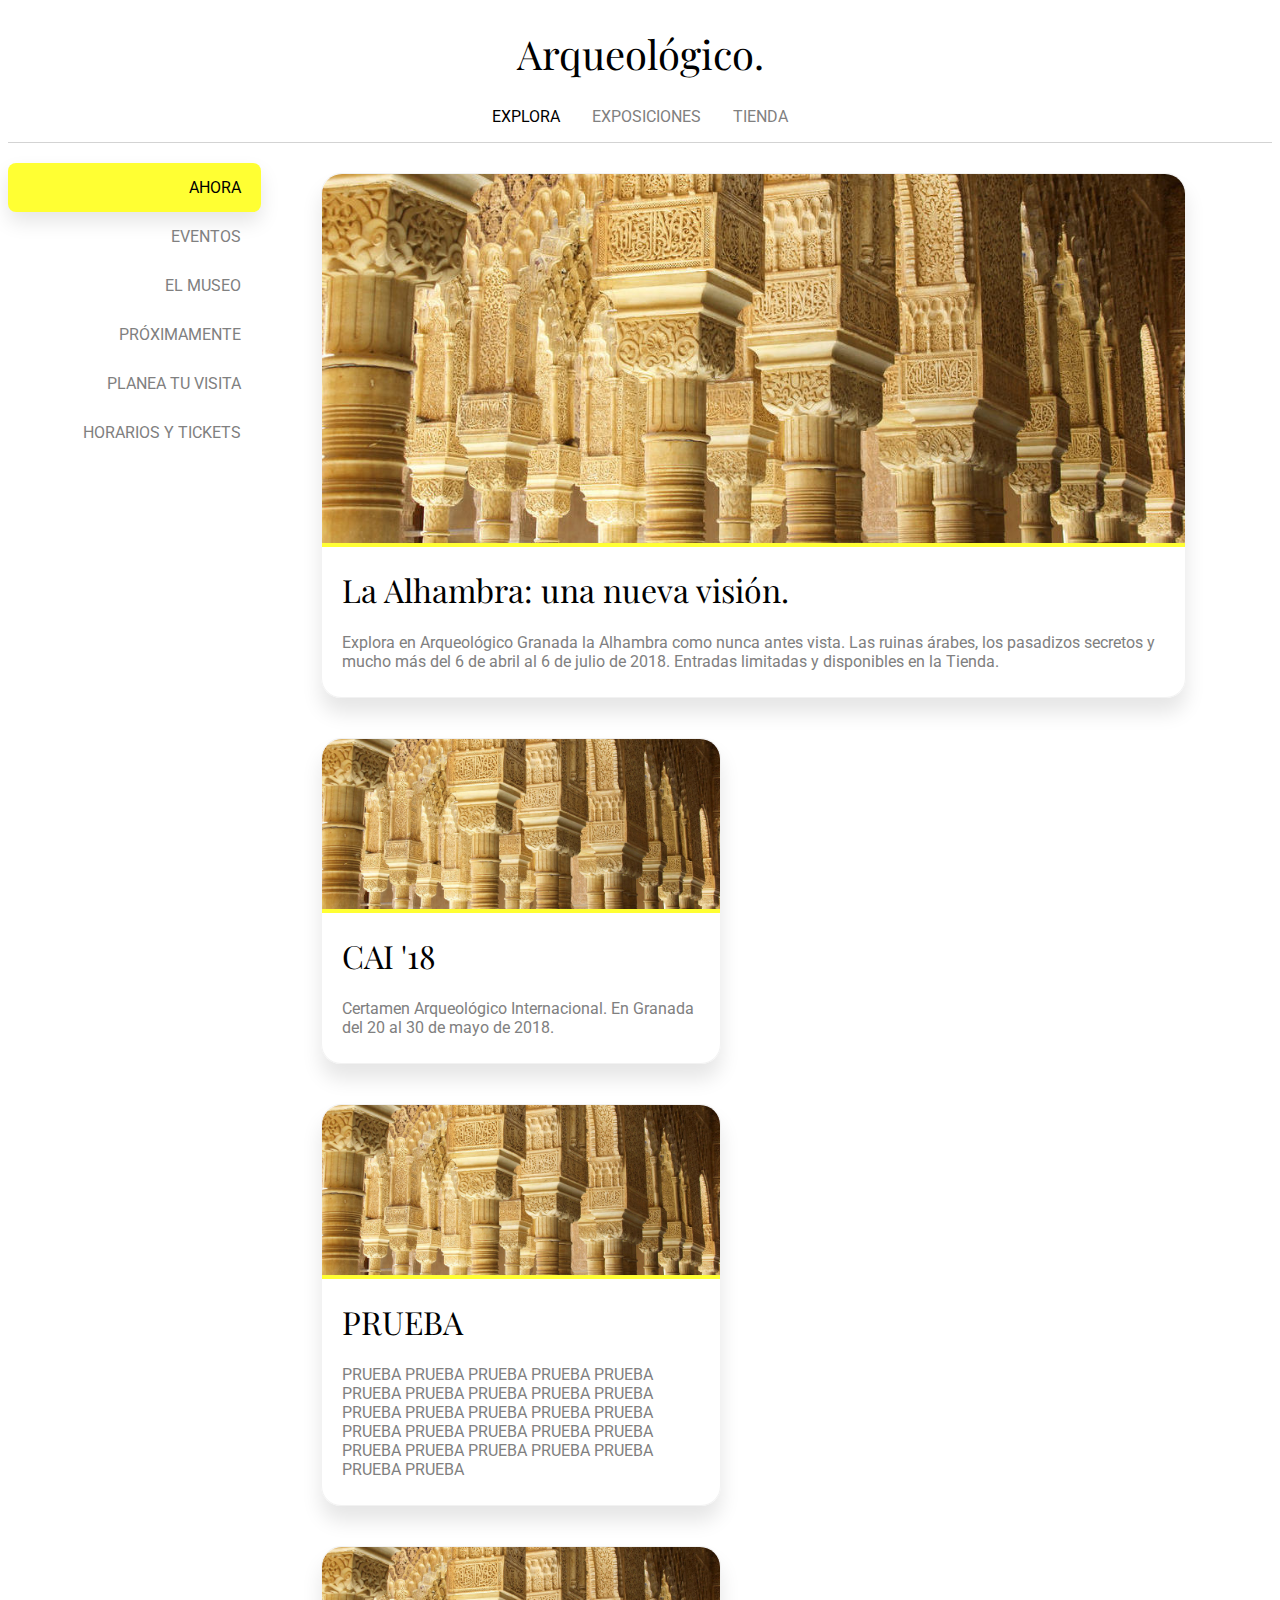
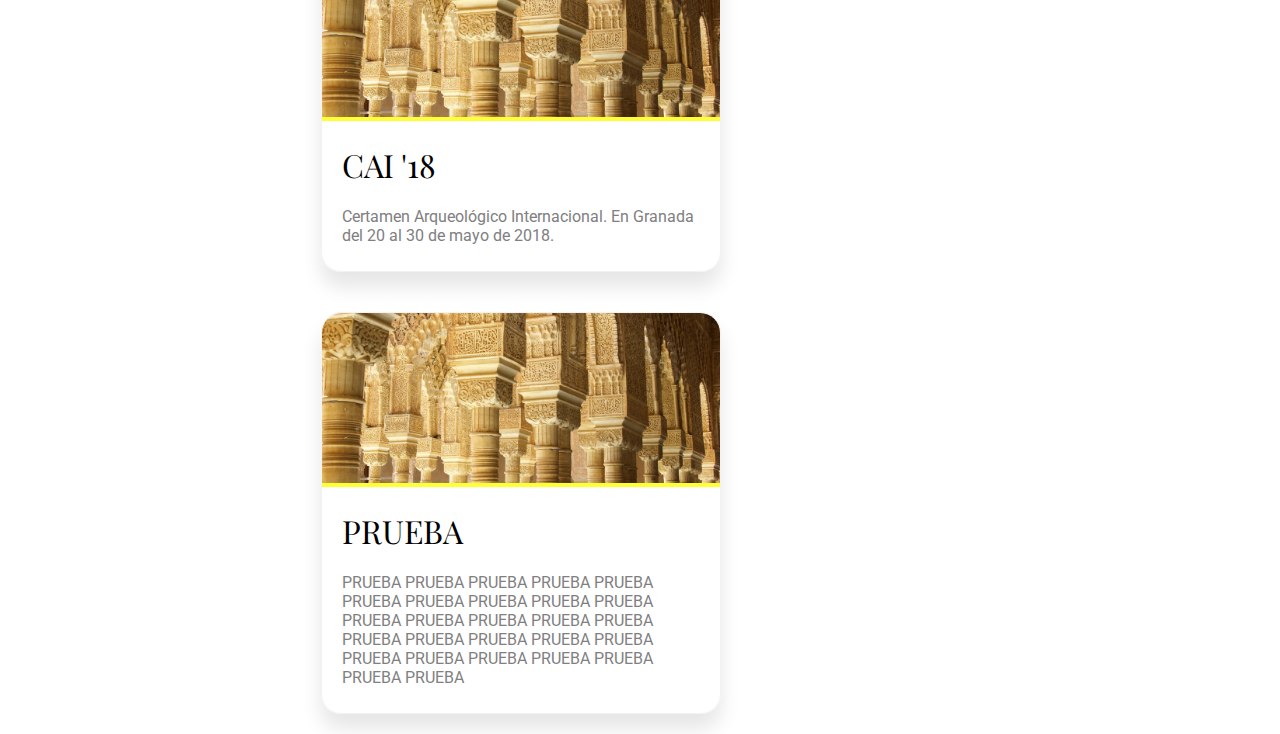
==== Practica 1/Codigo/index.html @ 968d834b "Normalizing names" ====
<!--
David Vargas Carrillo
Arturo Cortés Sánchez
Sistemas de Información Basados en Web
Curso 2017 - 2018

Práctica 1
-->

<!DOCTYPE html>
<html lang="es">
<head>
    <!-- Etiquetas meta requeridas -->
    <meta charset="utf-8">
    <meta name="viewport" content="width=device-width, initial-scale=1, shrink-to-fit=no">
    
    <!-- Estilos -->
    <link rel="stylesheet" type="text/css" media="screen" href="./css/main.css">
    
    <!-- Tipografias -->
    <link href="https://fonts.googleapis.com/css?family=Playfair+Display|Roboto" rel="stylesheet">

    <title>Museo Arqueológico | Granada</title>
</head>
<body>
    <header>
        <h1 class="brand-name"><a href="#">Arqueológico.</a></h1>
        <nav class="navbar">
            <ul>
                <li><a href="#" class="active">EXPLORA</a></li>
                <li><a href="#">EXPOSICIONES</a></li>
                <li><a href="#">TIENDA</a></li>
            </ul>
        </nav>
        <div id="nav-strip"/>
    </header>

    <div class="sidebar">
        <ul>
            <li><a href="#" class="active">AHORA</a></li>
            <li><a href="#">EVENTOS</a></li>
            <li><a href="#">EL MUSEO</a></li>
            <li><a href="#">PRÓXIMAMENTE</a></li>
            <li><a href="#">PLANEA TU VISITA</a></li>
            <li><a href="#">HORARIOS Y TICKETS</a></li>
        </ul>
    </div>
    <div class="main">
        <div class="box" id="centralbox">
            <a href="#"><img src="./img/alhambra.jpg" style="margin-left: auto; margin-right:auto;"></a>
            <div id="img-strip">
                <h1><a href="#">La Alhambra: una nueva visión.</a></h1>
                <p>
                    Explora en Arqueológico Granada la Alhambra como nunca antes vista. Las ruinas árabes, los
                    pasadizos secretos y mucho más del 6 de abril al 6 de julio de 2018. Entradas limitadas y disponibles
                    en la Tienda.
                </p>
            </div>
        </div>
        <div class="box secondary" id="secondarybox">
            <a href="#"><img src="./img/alhambra.jpg" style="margin-left: auto; margin-right:auto;"></a>
            <div id="img-strip">
                <h1><a href="#">CAI '18</a></h1>
                <p>
                    Certamen Arqueológico Internacional. En Granada del 20 al 30 de mayo de 2018.
                </p>
            </div>
        </div>
        <div class="box secondary" id="secondarybox">
            <a href="#"><img src="./img/alhambra.jpg" style="margin-left: auto; margin-right:auto;"></a>
            <div id="img-strip">
                <h1><a href="#">PRUEBA</a></h1>
                <p>
                    PRUEBA PRUEBA PRUEBA PRUEBA PRUEBA PRUEBA PRUEBA PRUEBA PRUEBA PRUEBA PRUEBA PRUEBA PRUEBA PRUEBA PRUEBA PRUEBA PRUEBA PRUEBA PRUEBA PRUEBA PRUEBA PRUEBA PRUEBA PRUEBA PRUEBA PRUEBA PRUEBA 
                </p>
            </div>
        </div>
        <div class="box secondary">
            <a href="#"><img src="./img/alhambra.jpg" style="margin-left: auto; margin-right:auto;"></a>
            <div id="img-strip">
                <h1><a href="#">CAI '18</a></h1>
                <p>
                    Certamen Arqueológico Internacional. En Granada del 20 al 30 de mayo de 2018.
                </p>
            </div>
        </div>
        <div class="box secondary">
            <a href="#"><img src="./img/alhambra.jpg" style="margin-left: auto; margin-right:auto;"></a>
            <div id="img-strip">
                <h1><a href="#">PRUEBA</a></h1>
                <p>
                    PRUEBA PRUEBA PRUEBA PRUEBA PRUEBA PRUEBA PRUEBA PRUEBA PRUEBA PRUEBA PRUEBA PRUEBA PRUEBA PRUEBA PRUEBA PRUEBA PRUEBA PRUEBA PRUEBA PRUEBA PRUEBA PRUEBA PRUEBA PRUEBA PRUEBA PRUEBA PRUEBA 
                </p>
            </div>
        </div>
    </div>
    
    <footer>
        <div>

        </div>
    </footer>
</body>
</html>
---- Practica 1/Codigo/css/main.css ----
/* 
David Vargas Carrillo
Arturo Cortés Sánchez
Sistemas de Información Basados en Web
Curso 2017 - 2018

Práctica 1
*/

* {
    text-decoration: none;
}

/* HEADER */
.brand-name {
    text-align: center;
    font-family: 'Playfair Display', serif;
    font-size: 250%;
    font-weight: lighter;
}

.brand-name a {
    color: black;
}

.navbar ul {
    margin-top: 10px;
    padding: 0;
    width: auto;
    display: table;
    margin-left: auto;
    margin-right: auto;
}

.navbar ul li {
    float: left;
    list-style: none;
    margin-right: 1rem;
    margin-left: 1rem;
}

.navbar a {
    font-family: 'Roboto', sans-serif;
    color: grey;
}

.navbar .active {
    color: black;
}

.navbar a:hover {
    color: black;
}

#nav-strip {
    height: 0px;
    padding-bottom: 20px;
    border-top: solid 1px lightgray;
}

/* CUERPO CENTRAL */
/* Barra lateral */
.sidebar {
    float: left;
    margin-right: 50px;
    width: 20%;
    height: 100%;
}

.sidebar ul {
    list-style-type: none;
    margin: 0;
    padding: 0;
    width: 100%;
}

.sidebar li a {
    display: block;
    color: gray;
    padding: 15px 20px 15px 16px;
    font-family: 'Roboto', sans-serif;
    text-align: right;
    /* border-bottom: 1px solid lightgray; */
}

.sidebar li a:hover {
    /* background-color:#ffff33; */
    color: black;
    border-radius: 8px;
    /* box-shadow: 0px 10px 10px #e6e6e6; */
}

.sidebar .active {
    color: black;
    background-color:#ffff33;
    border-radius: 8px;
    box-shadow: 0px 10px 20px #e6e6e6;
}

/* Parte central */
.main {
    float: left;
    width: 70%;
}

.box {
    border: 1px solid #f2f2f2;
    border-radius: 20px;
    box-shadow: 0px 15px 20px #e6e6e6;
    margin: 10px;
    margin-bottom: 20px;
}

.box img {
    display: inline;
    width: 100%;
    border-top-left-radius: 20px;
    border-top-right-radius: 20px;
}

.box h1 {
    font-family: 'Playfair Display', serif;
    font-weight: normal;
    padding-left: 20px;
}

.box a {
    color: black;
}

.box a:hover {
    text-decoration: underline;
}

.box p {
    font-family: 'Roboto', sans-serif;
    padding-left: 20px;
    padding-right: 10px;
    padding-bottom: 10px;
    color: grey;
}

.secondary {
    display: inline-block;
    vertical-align: top;
    margin-right: 33px;
    margin-top: 20px;
    width: 45%;
}

#img-strip {
    margin-top: -5px;
    border-top: solid 5px #ffff33;
}
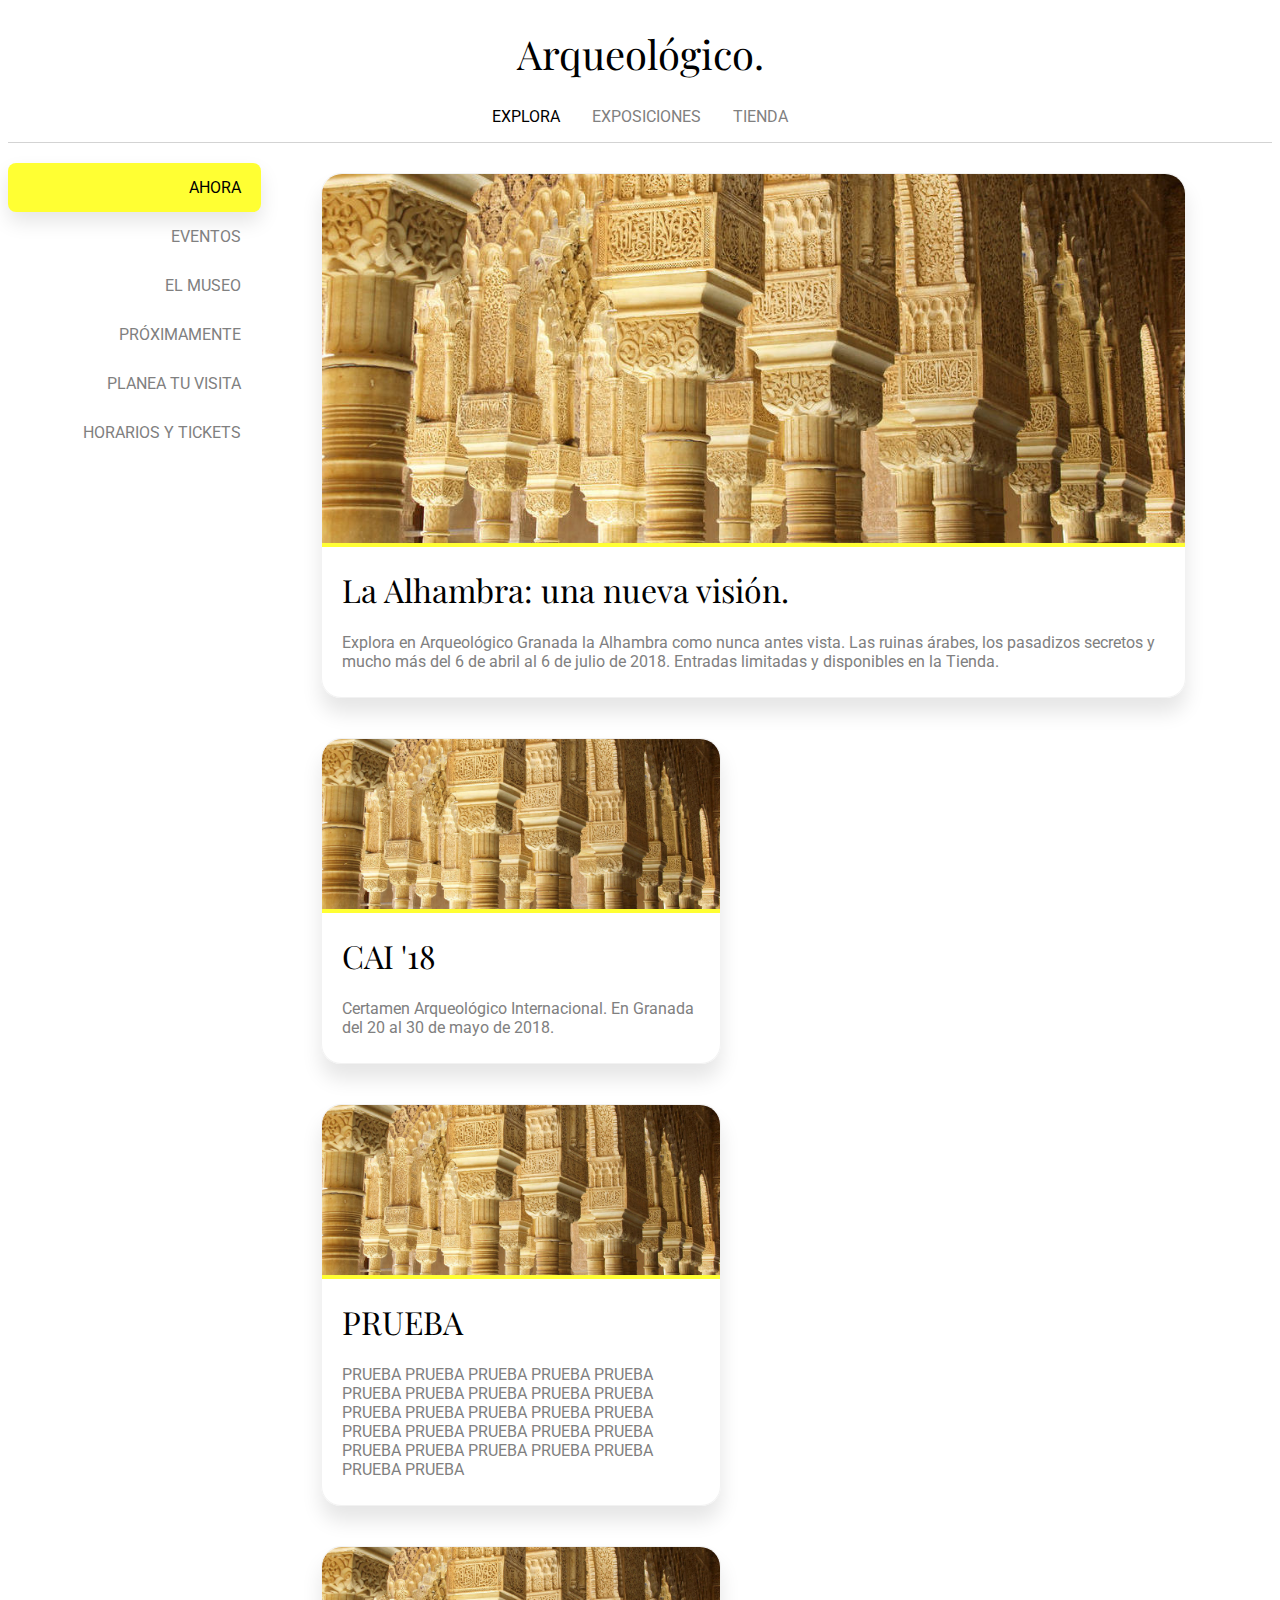
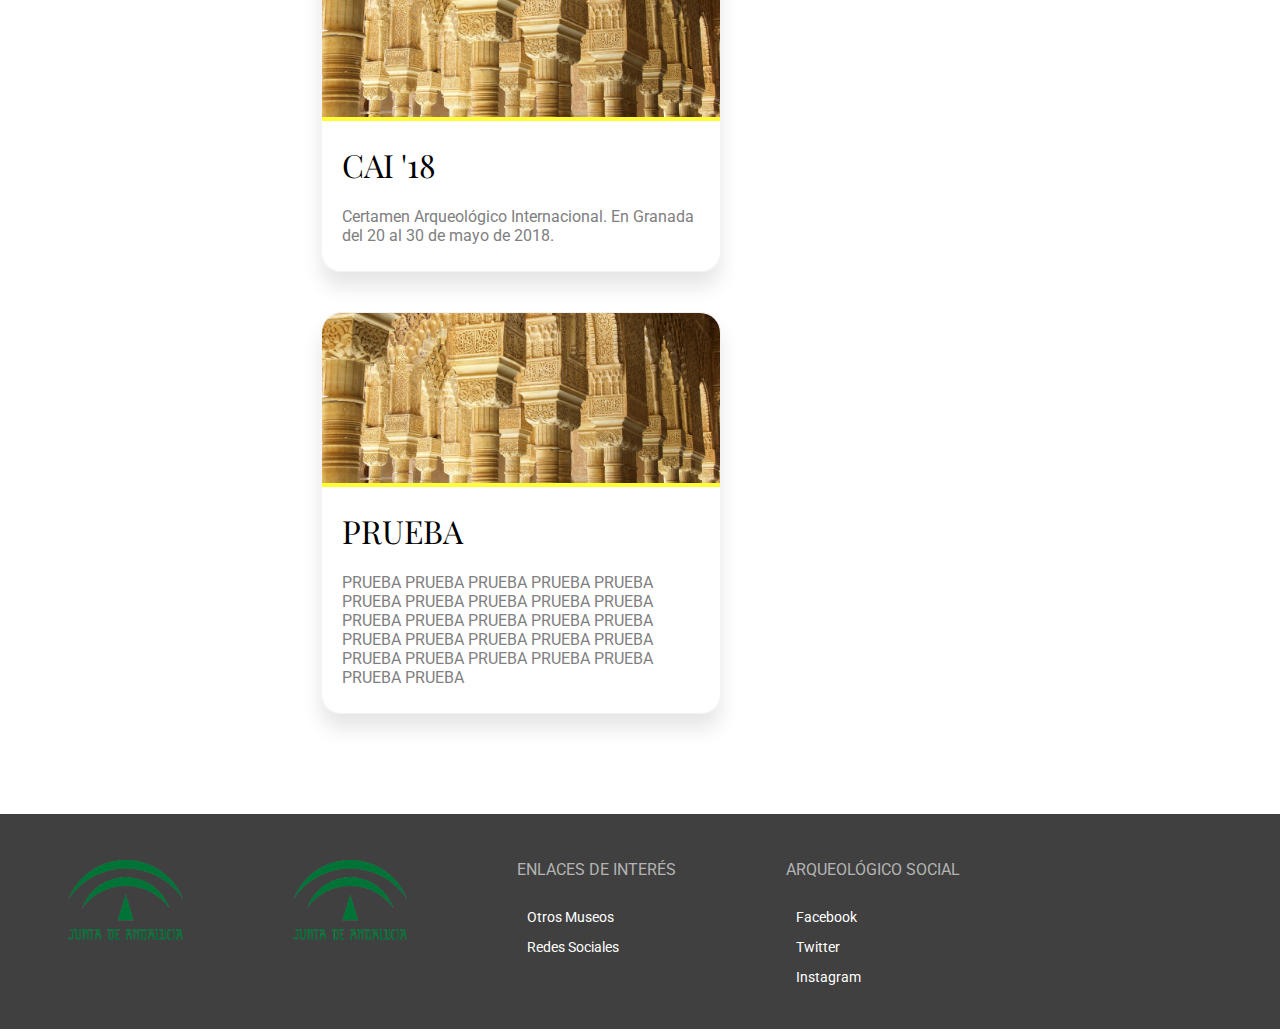
==== commit 8564b567: "Merge pull request #8 from dvcarrillo/dev-dvcarrillo" ====
--- a/Practica 1/Codigo/index.html
+++ b/Practica 1/Codigo/index.html
@@ -96,9 +96,21 @@
     </div>
     
     <footer>
-        <div>
-
-        </div>
+        <ul class="list-footer">
+            <li><img src="img/logos/junta1.gif" alt="logo Junta de Andalucia"></li>
+            <li><img src="img/logos/junta1.gif" alt="logo Junta de Andalucia"></li>
+            <li>
+                <h3>ENLACES DE INTERÉS</h3>
+                <p>Otros Museos</p>
+                <p>Redes Sociales</p>
+            </li>
+            <li>
+                <h3>ARQUEOLÓGICO SOCIAL</h3>
+                <p>Facebook</p>
+                <p>Twitter</p>
+                <p>Instagram</p>
+            </li>
+        </ul>
     </footer>
 </body>
 </html>--- a/Practica 1/Codigo/css/main.css
+++ b/Practica 1/Codigo/css/main.css
@@ -112,7 +112,6 @@
 }
 
 .box img {
-    display: inline;
     width: 100%;
     border-top-left-radius: 20px;
     border-top-right-radius: 20px;
@@ -152,3 +151,48 @@
     margin-top: -5px;
     border-top: solid 5px #ffff33;
 }
+
+/* Footer */
+footer {
+	margin: 80px -10px -10px -10px; 
+	background-color: #404040;
+	width: calc(100% + 18px);
+	display: inline-block;
+}
+
+.list-footer {
+    /* display: table; */
+    /* width: auto;
+    margin-left: auto;
+    margin-right: auto; */
+}
+
+.list-footer li {
+    float: left;
+    list-style: none;
+    padding: 30px;
+    padding-right: 80px;
+    /* margin-right: 1rem;
+    margin-left: 1rem; */
+}
+
+.list-footer p {
+    color: white;
+    font-family: 'Roboto', sans-serif;
+    font-size: 14px;
+    padding-left: 10px;
+}
+
+.list-footer h3 {
+    color: rgb(180, 180, 180);
+    font-family: 'Roboto', sans-serif;
+    font-weight: normal;
+    margin: 0;
+    margin-bottom: 30px;
+    font-size: 16px;
+}
+
+.list-footer img {
+    height: 80px;
+}
+
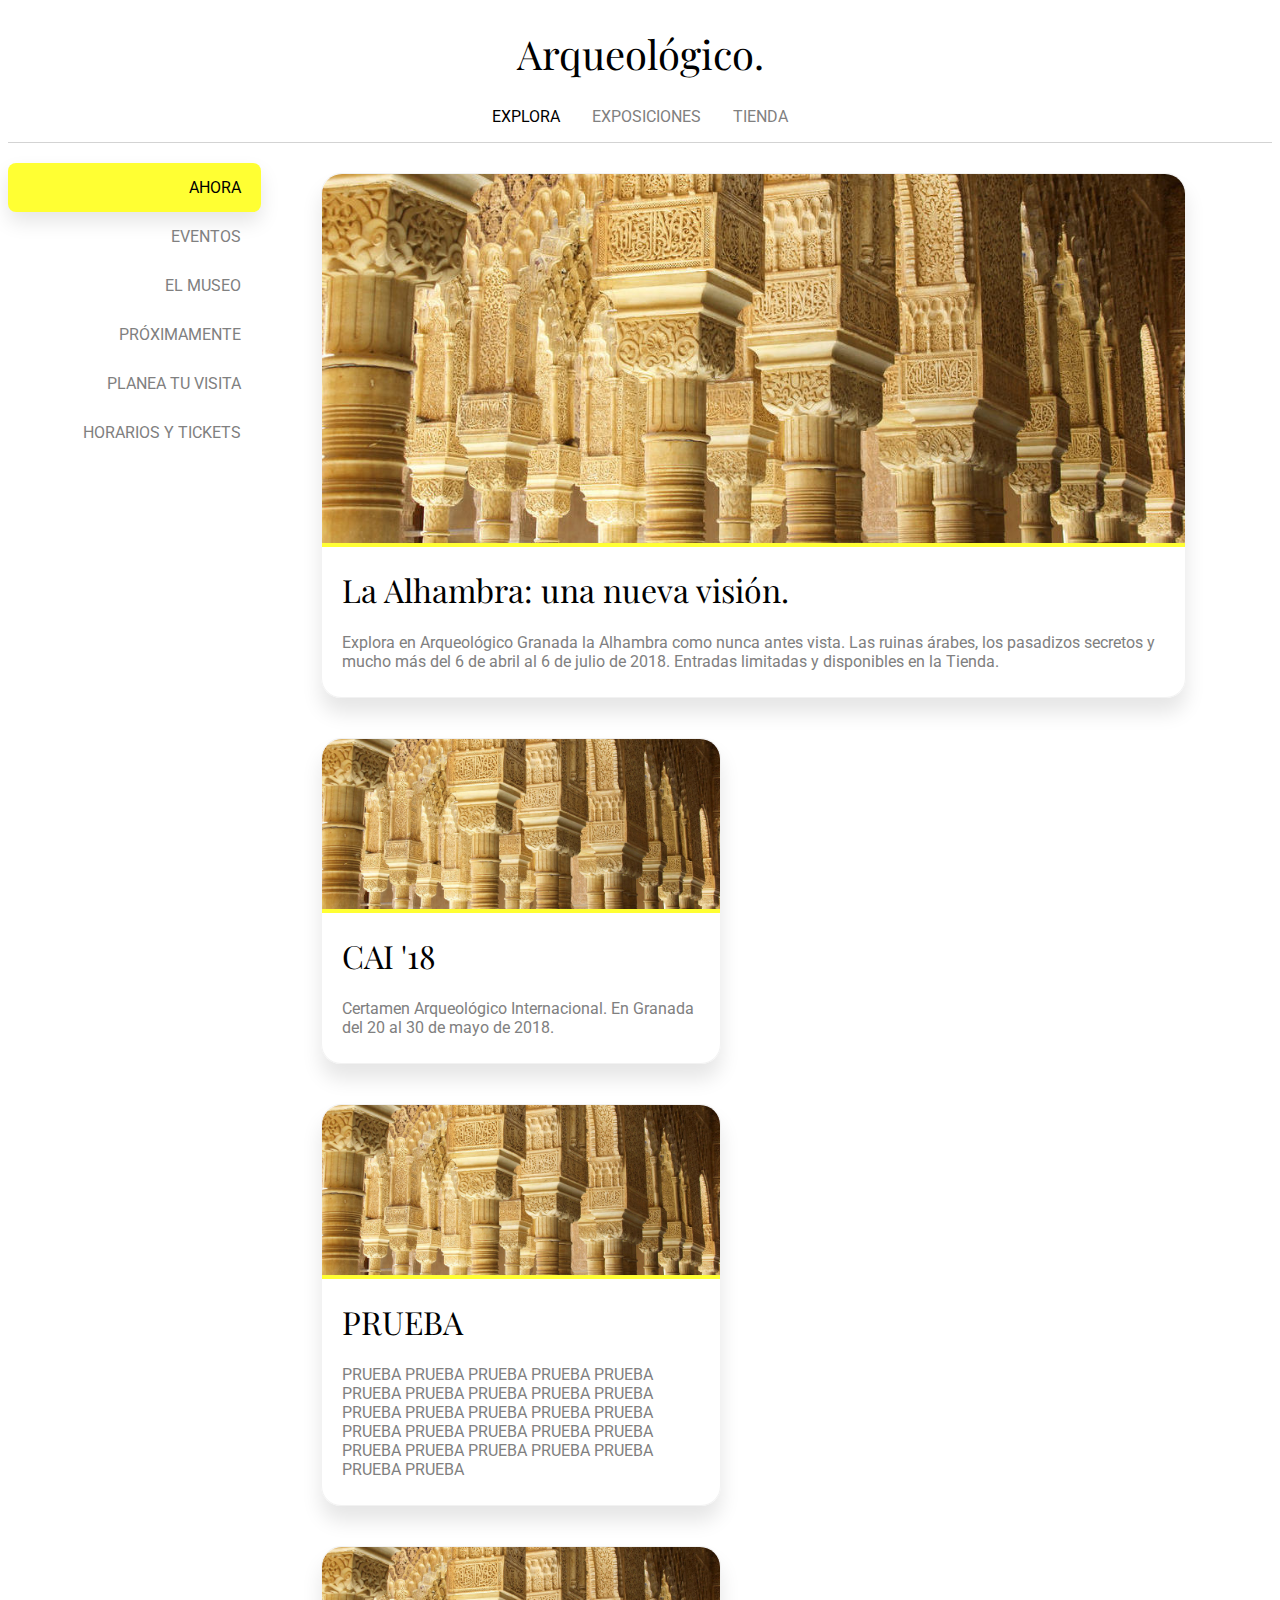
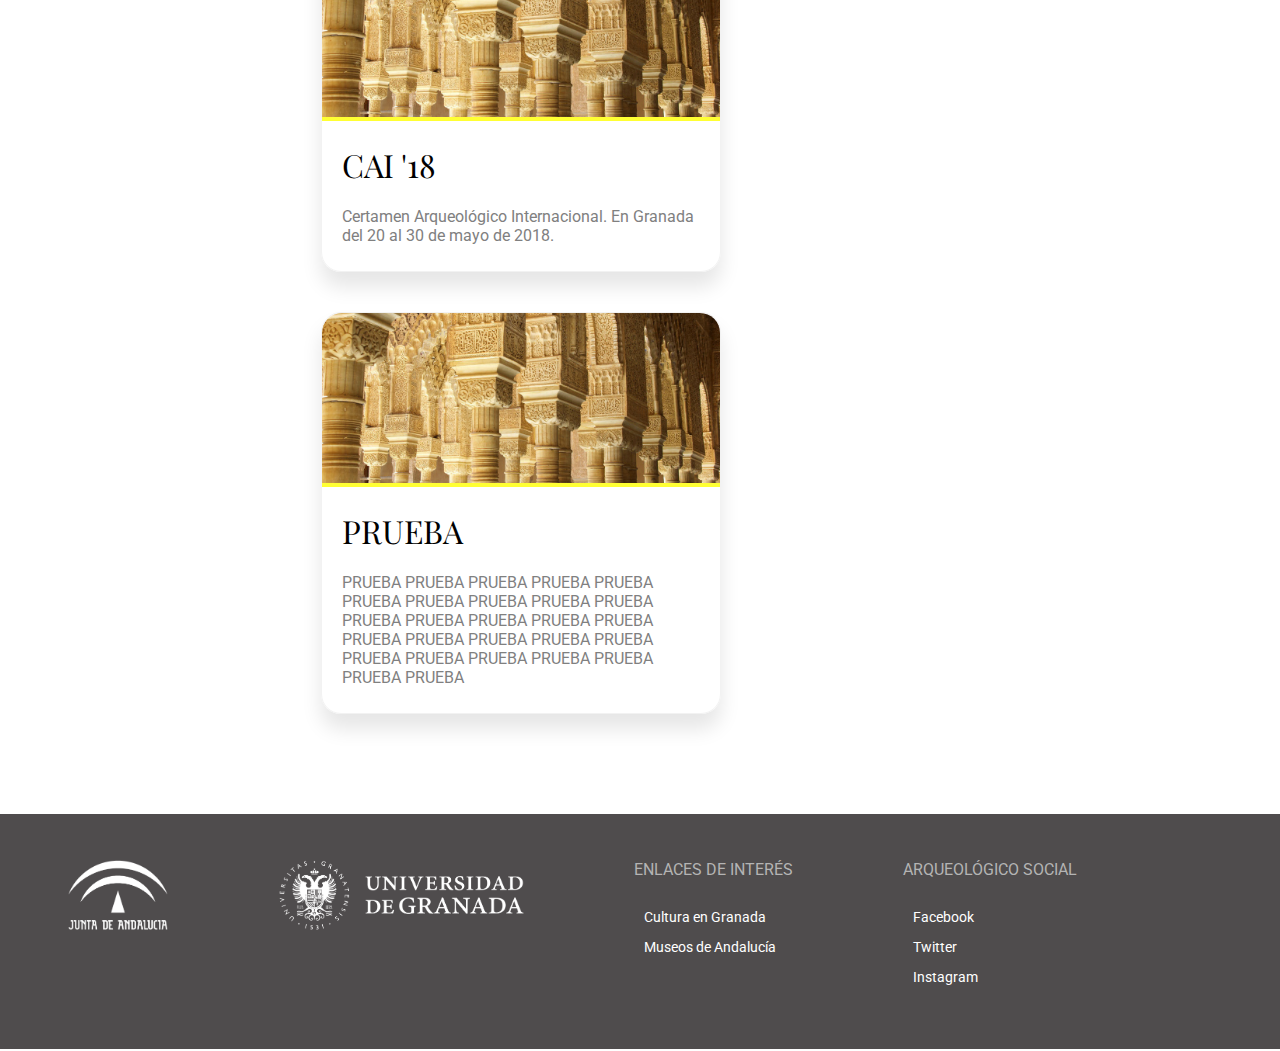
==== commit eb5e4413: "Finished footer design" ====
--- a/Practica 1/Codigo/index.html
+++ b/Practica 1/Codigo/index.html
@@ -97,18 +97,18 @@
     
     <footer>
         <ul class="list-footer">
-            <li><img src="img/logos/junta1.gif" alt="logo Junta de Andalucia"></li>
-            <li><img src="img/logos/junta1.gif" alt="logo Junta de Andalucia"></li>
+            <li><img src="img/logos/junta.png" alt="Logo Junta de Andalucia"></li>
+            <li><img src="img/logos/ugr.png" alt="Logo Universidad de Granada"></li>
             <li>
                 <h3>ENLACES DE INTERÉS</h3>
-                <p>Otros Museos</p>
-                <p>Redes Sociales</p>
+                <p><a href="#">Cultura en Granada</a></p>
+                <p><a href="#">Museos de Andalucía</a></p>
             </li>
             <li>
                 <h3>ARQUEOLÓGICO SOCIAL</h3>
-                <p>Facebook</p>
-                <p>Twitter</p>
-                <p>Instagram</p>
+                <p><a href="#">Facebook</a></p>
+                <p><a href="#">Twitter</a></p>
+                <p><a href="#">Instagram</a></p>
             </li>
         </ul>
     </footer>
--- a/Practica 1/Codigo/css/main.css
+++ b/Practica 1/Codigo/css/main.css
@@ -155,9 +155,10 @@
 /* Footer */
 footer {
 	margin: 80px -10px -10px -10px; 
-	background-color: #404040;
+	background-color: #4f4c4d;
 	width: calc(100% + 18px);
-	display: inline-block;
+    display: inline-block;
+    padding-bottom: 20px;
 }
 
 .list-footer {
@@ -170,17 +171,20 @@
 .list-footer li {
     float: left;
     list-style: none;
-    padding: 30px;
-    padding-right: 80px;
+    margin: 30px;
+    margin-right: 80px;
     /* margin-right: 1rem;
     margin-left: 1rem; */
 }
 
 .list-footer p {
-    color: white;
     font-family: 'Roboto', sans-serif;
     font-size: 14px;
     padding-left: 10px;
+}
+
+.list-footer a {
+    color: white;
 }
 
 .list-footer h3 {
@@ -193,6 +197,6 @@
 }
 
 .list-footer img {
-    height: 80px;
-}
-
+    height: 70px;
+}
+
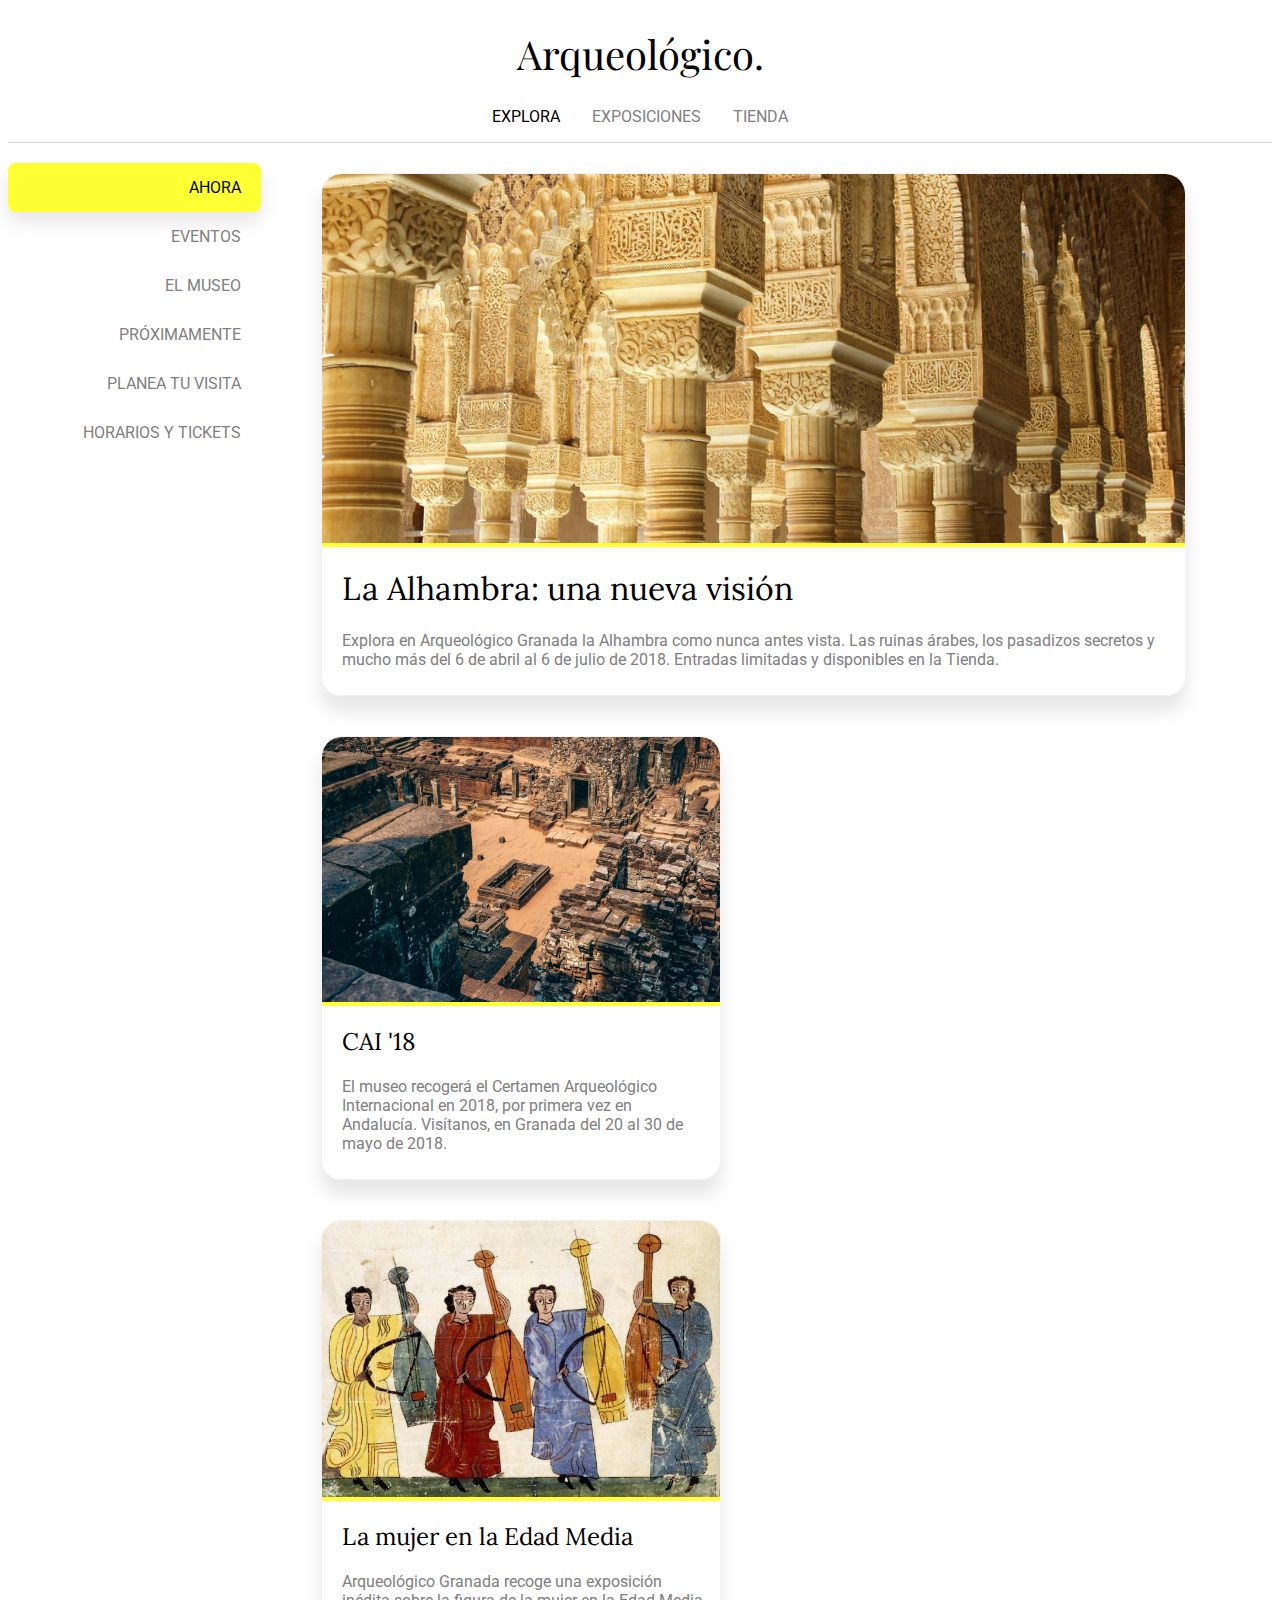
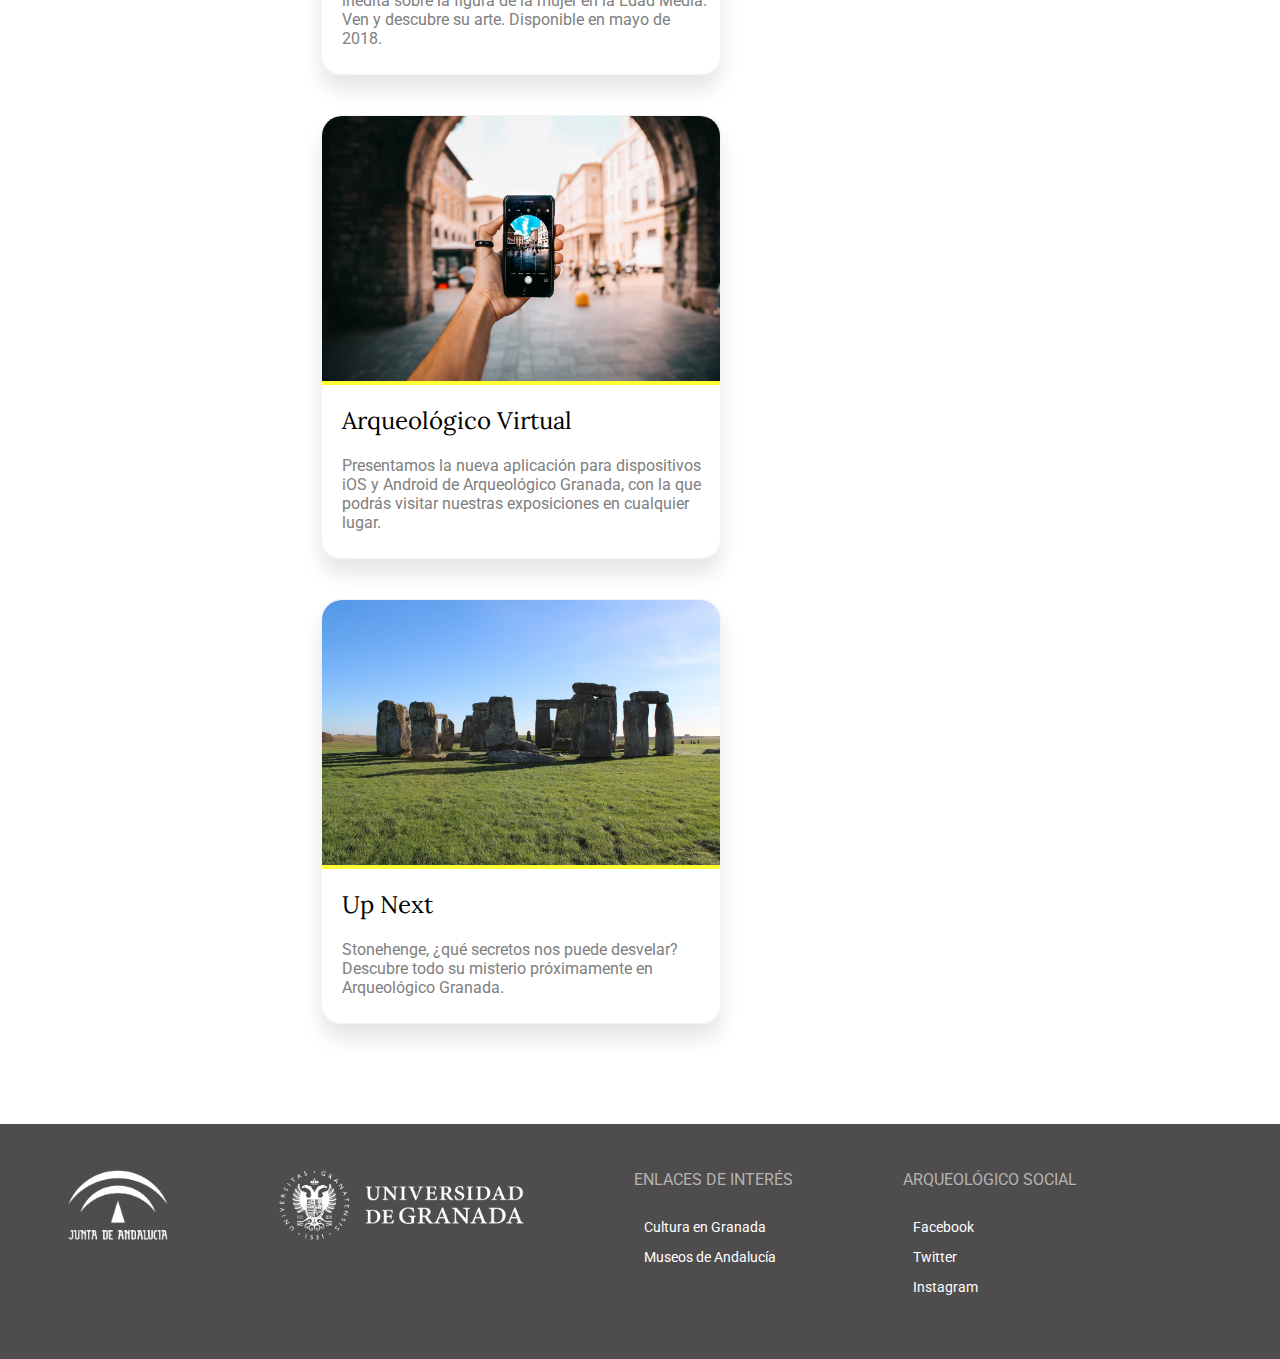
==== commit 70631151: "Merge pull request #9 from dvcarrillo/dev-dvcarrillo" ====
--- a/Practica 1/Codigo/index.html
+++ b/Practica 1/Codigo/index.html
@@ -16,11 +16,11 @@
     
     <!-- Estilos -->
     <link rel="stylesheet" type="text/css" media="screen" href="./css/main.css">
-    
+
     <!-- Tipografias -->
-    <link href="https://fonts.googleapis.com/css?family=Playfair+Display|Roboto" rel="stylesheet">
+    <link href="https://fonts.googleapis.com/css?family=Lora|Playfair+Display|Roboto" rel="stylesheet">
 
-    <title>Museo Arqueológico | Granada</title>
+    <title>Arqueológico Granada</title>
 </head>
 <body>
     <header>
@@ -49,7 +49,7 @@
         <div class="box" id="centralbox">
             <a href="#"><img src="./img/alhambra.jpg" style="margin-left: auto; margin-right:auto;"></a>
             <div id="img-strip">
-                <h1><a href="#">La Alhambra: una nueva visión.</a></h1>
+                <h1><a href="#">La Alhambra: una nueva visión</a></h1>
                 <p>
                     Explora en Arqueológico Granada la Alhambra como nunca antes vista. Las ruinas árabes, los
                     pasadizos secretos y mucho más del 6 de abril al 6 de julio de 2018. Entradas limitadas y disponibles
@@ -58,38 +58,38 @@
             </div>
         </div>
         <div class="box secondary" id="secondarybox">
-            <a href="#"><img src="./img/alhambra.jpg" style="margin-left: auto; margin-right:auto;"></a>
+            <a href="#"><img src="./img/cai18.jpeg" style="margin-left: auto; margin-right:auto;"></a>
             <div id="img-strip">
-                <h1><a href="#">CAI '18</a></h1>
+                <h2><a href="#">CAI '18</a></h2>
                 <p>
-                    Certamen Arqueológico Internacional. En Granada del 20 al 30 de mayo de 2018.
+                    El museo recogerá el Certamen Arqueológico Internacional en 2018, por primera vez en Andalucía. Visítanos, en Granada del 20 al 30 de mayo de 2018.
                 </p>
             </div>
         </div>
         <div class="box secondary" id="secondarybox">
-            <a href="#"><img src="./img/alhambra.jpg" style="margin-left: auto; margin-right:auto;"></a>
+            <a href="#"><img src="./img/mujeres-edad-media.jpg" style="margin-left: auto; margin-right:auto;"></a>
             <div id="img-strip">
-                <h1><a href="#">PRUEBA</a></h1>
+                <h2><a href="#">La mujer en la Edad Media</a></h2>
                 <p>
-                    PRUEBA PRUEBA PRUEBA PRUEBA PRUEBA PRUEBA PRUEBA PRUEBA PRUEBA PRUEBA PRUEBA PRUEBA PRUEBA PRUEBA PRUEBA PRUEBA PRUEBA PRUEBA PRUEBA PRUEBA PRUEBA PRUEBA PRUEBA PRUEBA PRUEBA PRUEBA PRUEBA 
+                    Arqueológico Granada recoge una exposición inédita sobre la figura de la mujer en la Edad Media. Ven y descubre su arte. Disponible en mayo de 2018.
                 </p>
             </div>
         </div>
         <div class="box secondary">
-            <a href="#"><img src="./img/alhambra.jpg" style="margin-left: auto; margin-right:auto;"></a>
+            <a href="#"><img src="./img/museo-virtual.jpeg" style="margin-left: auto; margin-right:auto;"></a>
             <div id="img-strip">
-                <h1><a href="#">CAI '18</a></h1>
+                <h2><a href="#">Arqueológico Virtual</a></h2>
                 <p>
-                    Certamen Arqueológico Internacional. En Granada del 20 al 30 de mayo de 2018.
+                    Presentamos la nueva aplicación para dispositivos iOS y Android de Arqueológico Granada, con la que podrás visitar nuestras exposiciones en cualquier lugar.
                 </p>
             </div>
         </div>
         <div class="box secondary">
-            <a href="#"><img src="./img/alhambra.jpg" style="margin-left: auto; margin-right:auto;"></a>
+            <a href="#"><img src="./img/up-next.jpeg" style="margin-left: auto; margin-right:auto;"></a>
             <div id="img-strip">
-                <h1><a href="#">PRUEBA</a></h1>
+                <h2><a href="#">Up Next</a></h2>
                 <p>
-                    PRUEBA PRUEBA PRUEBA PRUEBA PRUEBA PRUEBA PRUEBA PRUEBA PRUEBA PRUEBA PRUEBA PRUEBA PRUEBA PRUEBA PRUEBA PRUEBA PRUEBA PRUEBA PRUEBA PRUEBA PRUEBA PRUEBA PRUEBA PRUEBA PRUEBA PRUEBA PRUEBA 
+                    Stonehenge, ¿qué secretos nos puede desvelar? Descubre todo su misterio próximamente en Arqueológico Granada.
                 </p>
             </div>
         </div>
--- a/Practica 1/Codigo/css/main.css
+++ b/Practica 1/Codigo/css/main.css
@@ -84,9 +84,9 @@
 }
 
 .sidebar li a:hover {
+    color: black;
     /* background-color:#ffff33; */
-    color: black;
-    border-radius: 8px;
+    /* border-radius: 8px; */
     /* box-shadow: 0px 10px 10px #e6e6e6; */
 }
 
@@ -117,8 +117,8 @@
     border-top-right-radius: 20px;
 }
 
-.box h1 {
-    font-family: 'Playfair Display', serif;
+.box h1, .box h2 {
+    font-family: 'Lora', serif;
     font-weight: normal;
     padding-left: 20px;
 }
@@ -154,18 +154,11 @@
 
 /* Footer */
 footer {
-	margin: 80px -10px -10px -10px; 
+	margin: 80px -10px -20px -10px; 
 	background-color: #4f4c4d;
 	width: calc(100% + 18px);
     display: inline-block;
     padding-bottom: 20px;
-}
-
-.list-footer {
-    /* display: table; */
-    /* width: auto;
-    margin-left: auto;
-    margin-right: auto; */
 }
 
 .list-footer li {
@@ -173,8 +166,6 @@
     list-style: none;
     margin: 30px;
     margin-right: 80px;
-    /* margin-right: 1rem;
-    margin-left: 1rem; */
 }
 
 .list-footer p {
